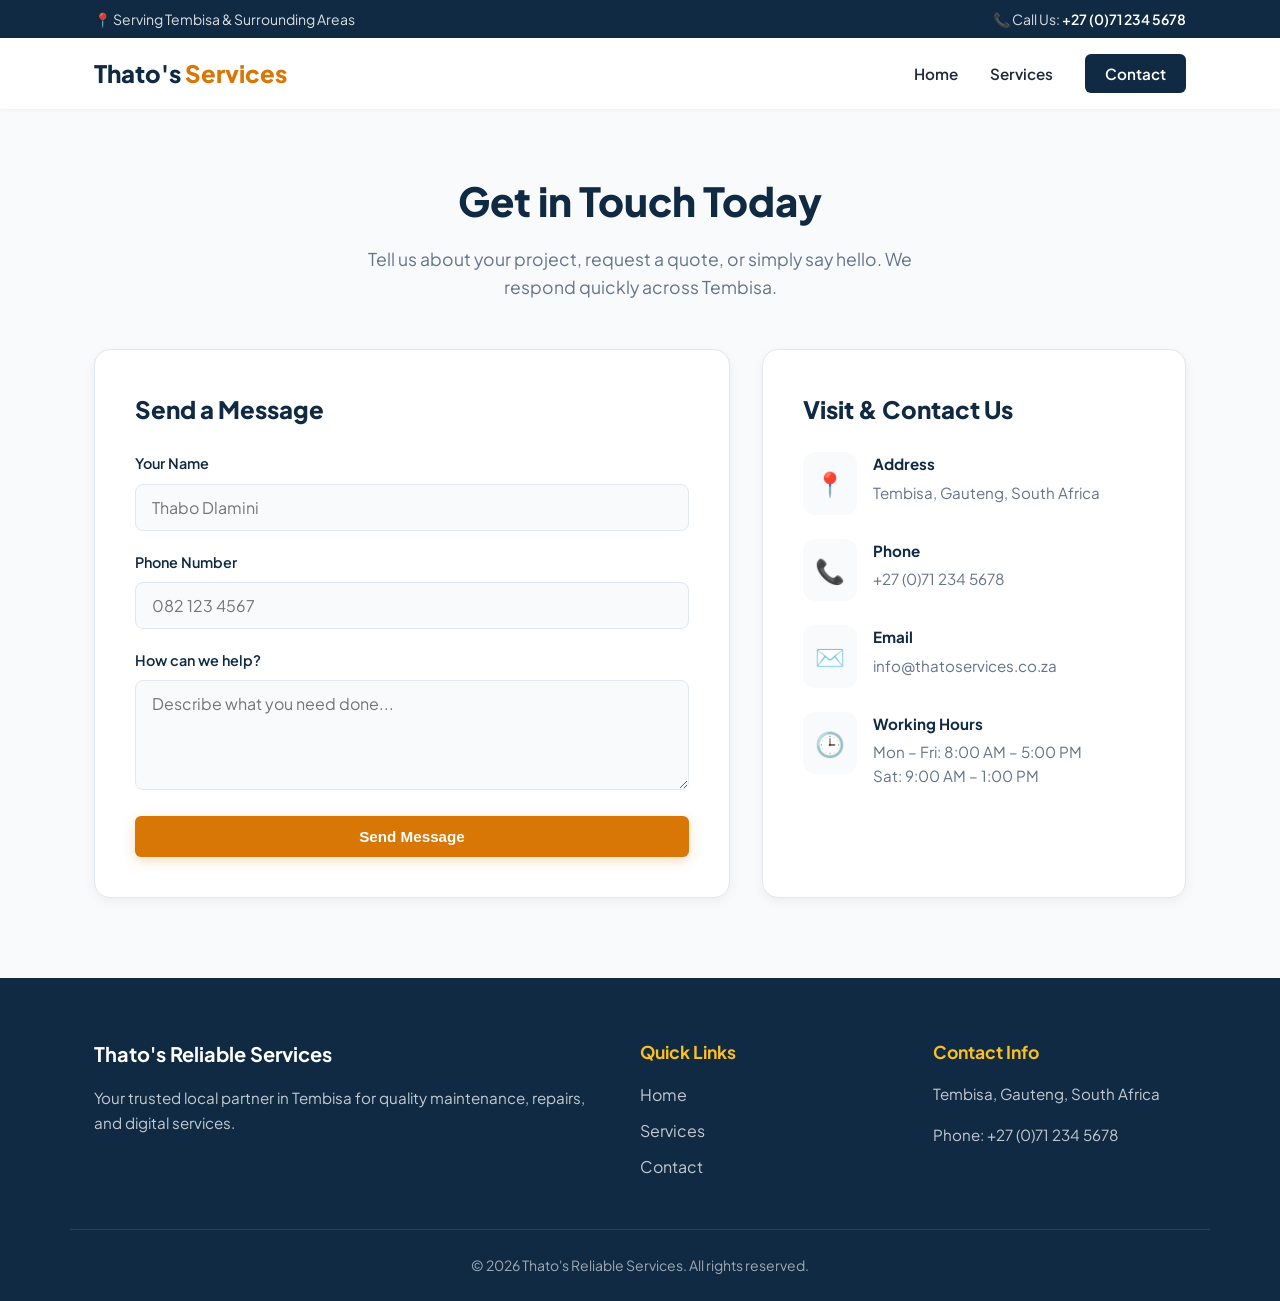
==== tembisa-business/contact.html @ ab4304c1 "Add files via upload" ====
<!DOCTYPE html>
<html lang="en">
<head>
    <meta charset="UTF-8">
    <meta name="viewport" content="width=device-width, initial-scale=1.0">
    <title>Contact Us | Thato's Reliable Services</title>
    <link rel="stylesheet" href="style.css">
    <link rel="preconnect" href="https://fonts.googleapis.com">
    <link rel="preconnect" href="https://fonts.gstatic.com" crossorigin>
    <link href="https://fonts.googleapis.com/css2?family=Plus+Jakarta+Sans:wght@400;500;600;700;800&display=swap" rel="stylesheet">
</head>
<body>
    <!-- Top Bar -->
    <div class="top-bar">
        <div class="container top-bar-content">
            <span>📍 Serving Tembisa & Surrounding Areas</span>
            <span>📞 Call Us: <a href="tel:+27712345678">+27 (0)71 234 5678</a></span>
        </div>
    </div>

    <!-- Header / Navigation -->
    <header>
        <div class="container nav-container">
            <h1 class="logo">Thato's <span>Services</span></h1>
            <nav>
                <ul>
                    <li><a href="index.html">Home</a></li>
                    <li><a href="services.html">Services</a></li>
                    <li><a href="contact.html" class="btn-nav active">Contact</a></li>
                </ul>
            </nav>
        </div>
    </header>

    <main class="container">
        <section class="contact-page">
            <div class="contact-intro">
                <h2>Get in Touch Today</h2>
                <p>Tell us about your project, request a quote, or simply say hello. We respond quickly across Tembisa.</p>
            </div>

            <div class="contact-grid">
                <!-- Contact Form -->
                <div class="contact-card">
                    <h3>Send a Message</h3>
                    <form class="contact-form" onsubmit="event.preventDefault(); alert('Thank you! Your message has been sent. We will get back to you shortly.');">
                        <div class="form-group">
                            <label for="name">Your Name</label>
                            <input type="text" id="name" required placeholder="Thabo Dlamini">
                        </div>
                        <div class="form-group">
                            <label for="phone">Phone Number</label>
                            <input type="tel" id="phone" required placeholder="082 123 4567">
                        </div>
                        <div class="form-group">
                            <label for="message">How can we help?</label>
                            <textarea id="message" rows="4" required placeholder="Describe what you need done..."></textarea>
                        </div>
                        <button type="submit" class="btn btn-primary btn-full">Send Message</button>
                    </form>
                </div>

                <!-- Contact Details -->
                <div class="contact-info">
                    <h3>Visit & Contact Us</h3>
                    <div class="info-item">
                        <span class="info-icon">📍</span>
                        <div>
                            <strong>Address</strong>
                            <p>Tembisa, Gauteng, South Africa</p>
                        </div>
                    </div>
                    <div class="info-item">
                        <span class="info-icon">📞</span>
                        <div>
                            <strong>Phone</strong>
                            <p><a href="tel:+27712345678">+27 (0)71 234 5678</a></p>
                        </div>
                    </div>
                    <div class="info-item">
                        <span class="info-icon">✉️</span>
                        <div>
                            <strong>Email</strong>
                            <p><a href="mailto:info@thatoservices.co.za">info@thatoservices.co.za</a></p>
                        </div>
                    </div>
                    <div class="info-item">
                        <span class="info-icon">🕒</span>
                        <div>
                            <strong>Working Hours</strong>
                            <p>Mon – Fri: 8:00 AM – 5:00 PM<br>Sat: 9:00 AM – 1:00 PM</p>
                        </div>
                    </div>
                </div>
            </div>
        </section>
    </main>

    <!-- Footer -->
    <footer>
        <div class="container footer-content">
            <div>
                <h3>Thato's Reliable Services</h3>
                <p>Your trusted local partner in Tembisa for quality maintenance, repairs, and digital services.</p>
            </div>
            <div>
                <h4>Quick Links</h4>
                <ul>
                    <li><a href="index.html">Home</a></li>
                    <li><a href="services.html">Services</a></li>
                    <li><a href="contact.html">Contact</a></li>
                </ul>
            </div>
            <div>
                <h4>Contact Info</h4>
                <p>Tembisa, Gauteng, South Africa</p>
                <p>Phone: +27 (0)71 234 5678</p>
            </div>
        </div>
        <div class="sub-footer">
            <p>&copy; 2026 Thato's Reliable Services. All rights reserved.</p>
        </div>
    </footer>
</body>
</html>
---- tembisa-business/style.css ----
/* Professional Styling — Thato's Reliable Services */

:root {
    --primary: #102a43;
    --primary-light: #243b53;
    --accent: #d97706;
    --accent-hover: #b45309;
    --text-dark: #1e293b;
    --text-muted: #64748b;
    --bg-light: #f8fafc;
    --white: #ffffff;
    --border: #e2e8f0;
}

* {
    margin: 0;
    padding: 0;
    box-sizing: border-box;
}

body {
    font-family: 'Plus Jakarta Sans', sans-serif;
    color: var(--text-dark);
    background-color: var(--bg-light);
    line-height: 1.6;
}

.container {
    max-width: 1140px;
    margin: 0 auto;
    padding: 0 24px;
}

/* Top Bar */
.top-bar {
    background-color: var(--primary);
    color: rgba(255, 255, 255, 0.85);
    font-size: 0.875rem;
    padding: 8px 0;
}

.top-bar-content {
    display: flex;
    justify-content: space-between;
    align-items: center;
}

.top-bar a {
    color: var(--white);
    text-decoration: none;
    font-weight: 600;
}

/* Header */
header {
    background-color: var(--white);
    box-shadow: 0 1px 3px rgba(0,0,0,0.05);
    position: sticky;
    top: 0;
    z-index: 100;
}

.nav-container {
    display: flex;
    justify-content: space-between;
    align-items: center;
    padding: 16px 24px;
}

.logo {
    font-size: 1.5rem;
    font-weight: 800;
    color: var(--primary);
}

.logo span {
    color: var(--accent);
}

nav ul {
    list-style: none;
    display: flex;
    align-items: center;
    gap: 32px;
}

nav a {
    color: var(--text-dark);
    text-decoration: none;
    font-weight: 600;
    font-size: 0.95rem;
    transition: color 0.2s;
}

nav a:hover, nav a.active {
    color: var(--accent);
}

/* Buttons */
.btn {
    display: inline-block;
    padding: 12px 24px;
    font-weight: 700;
    border-radius: 6px;
    text-decoration: none;
    transition: all 0.2s ease;
    cursor: pointer;
    border: none;
    font-size: 0.95rem;
}

.btn-primary {
    background-color: var(--accent);
    color: var(--white);
    box-shadow: 0 4px 12px rgba(217, 119, 6, 0.25);
}

.btn-primary:hover {
    background-color: var(--accent-hover);
    transform: translateY(-1px);
}

.btn-secondary {
    background-color: transparent;
    color: var(--white);
    border: 2px solid rgba(255, 255, 255, 0.4);
}

.btn-secondary:hover {
    border-color: var(--white);
    background-color: rgba(255, 255, 255, 0.1);
}

.btn-nav {
    background-color: var(--primary);
    color: var(--white) !important;
    padding: 10px 20px;
    border-radius: 6px;
}

.btn-nav:hover {
    background-color: var(--primary-light);
}

.btn-full {
    width: 100%;
    text-align: center;
}

/* Hero Section */
.hero {
    background: linear-gradient(135deg, var(--primary) 0%, #1e3a8a 100%);
    color: var(--white);
    padding: 80px 0;
}

.hero-grid {
    display: grid;
    grid-template-columns: 1fr 1fr;
    gap: 48px;
    align-items: center;
}

.badge {
    display: inline-block;
    background-color: rgba(255, 255, 255, 0.12);
    color: #fbbf24;
    padding: 6px 14px;
    border-radius: 50px;
    font-size: 0.85rem;
    font-weight: 700;
    margin-bottom: 20px;
    text-transform: uppercase;
    letter-spacing: 0.5px;
}

.hero-content h2 {
    font-size: 2.75rem;
    font-weight: 800;
    line-height: 1.2;
    margin-bottom: 20px;
}

.hero-content p {
    font-size: 1.1rem;
    color: rgba(255, 255, 255, 0.85);
    margin-bottom: 32px;
}

.hero-buttons {
    display: flex;
    gap: 16px;
}

.hero-image img {
    width: 100%;
    border-radius: 12px;
    box-shadow: 0 20px 25px -5px rgba(0, 0, 0, 0.3);
    object-fit: cover;
    height: 380px;
}

/* Image frame with gradient + icon fallback layer */
.img-frame {
    position: relative;
    width: 100%;
    height: 100%;
    min-height: 240px;
    border-radius: 12px;
    overflow: hidden;
    background: linear-gradient(135deg, var(--primary), #1e3a8a);
    display: flex;
    align-items: center;
    justify-content: center;
}

.img-frame .fallback-icon {
    font-size: 4rem;
    color: rgba(255, 255, 255, 0.85);
    text-shadow: 0 2px 8px rgba(0, 0, 0, 0.2);
}

.img-frame img {
    position: absolute;
    inset: 0;
    width: 100%;
    height: 100%;
    object-fit: cover;
    border-radius: 12px;
}

/* Features */
.features {
    display: grid;
    grid-template-columns: repeat(3, 1fr);
    gap: 24px;
    margin-top: -40px;
    position: relative;
    z-index: 10;
    margin-bottom: 60px;
}

.card {
    background: var(--white);
    padding: 32px 24px;
    border-radius: 12px;
    box-shadow: 0 10px 15px -3px rgba(0, 0, 0, 0.05);
    border: 1px solid var(--border);
}

.card-icon {
    font-size: 2rem;
    margin-bottom: 16px;
}

.card h3 {
    font-size: 1.2rem;
    font-weight: 700;
    margin-bottom: 8px;
    color: var(--primary);
}

.card p {
    color: var(--text-muted);
    font-size: 0.95rem;
}

/* Preview Section */
.preview-section {
    padding: 40px 0 80px 0;
}

.section-title {
    text-align: center;
    max-width: 600px;
    margin: 0 auto 48px auto;
}

.section-title h2 {
    font-size: 2.25rem;
    font-weight: 800;
    color: var(--primary);
    margin-bottom: 12px;
}

.section-title p {
    color: var(--text-muted);
    font-size: 1.05rem;
}

.service-grid {
    display: grid;
    grid-template-columns: repeat(3, 1fr);
    gap: 32px;
}

.service-preview-card {
    background: var(--white);
    border-radius: 12px;
    overflow: hidden;
    box-shadow: 0 4px 6px -1px rgba(0, 0, 0, 0.05);
    border: 1px solid var(--border);
    display: flex;
    flex-direction: column;
    transition: transform 0.2s;
}

.service-preview-card:hover {
    transform: translateY(-4px);
}

.service-preview-card .img-frame {
    height: 200px;
    min-height: 0;
}

.service-preview-body {
    padding: 24px;
    display: flex;
    flex-direction: column;
    flex-grow: 1;
}

.service-preview-body h3 {
    font-size: 1.2rem;
    font-weight: 700;
    color: var(--primary);
    margin-bottom: 10px;
}

.service-preview-body p {
    color: var(--text-muted);
    font-size: 0.95rem;
    margin-bottom: 20px;
    flex-grow: 1;
}

.link-arrow {
    color: var(--accent);
    font-weight: 700;
    text-decoration: none;
    font-size: 0.95rem;
}

.link-arrow:hover {
    text-decoration: underline;
}

/* Services Page Specific */
.page-header {
    text-align: center;
    padding: 60px 0 40px 0;
    max-width: 700px;
    margin: 0 auto;
}

.page-header h2 {
    font-size: 2.5rem;
    font-weight: 800;
    color: var(--primary);
    margin-bottom: 12px;
}

.page-header p {
    color: var(--text-muted);
    font-size: 1.1rem;
}

.services-list-container {
    padding-bottom: 80px;
    display: flex;
    flex-direction: column;
    gap: 48px;
}

.service-row {
    display: grid;
    grid-template-columns: 1fr 1fr;
    gap: 48px;
    align-items: center;
    background: var(--white);
    border-radius: 16px;
    overflow: hidden;
    box-shadow: 0 4px 12px rgba(0,0,0,0.05);
    border: 1px solid var(--border);
}

.service-row.reverse {
    direction: rtl;
}

.service-row.reverse > * {
    direction: ltr;
}

.service-img img {
    width: 100%;
    height: 100%;
    min-height: 320px;
    object-fit: cover;
}

.service-desc {
    padding: 40px;
}

.service-tag {
    display: inline-block;
    background-color: #fef3c7;
    color: #d97706;
    padding: 4px 12px;
    border-radius: 50px;
    font-size: 0.8rem;
    font-weight: 700;
    margin-bottom: 12px;
    text-transform: uppercase;
}

.service-desc h3 {
    font-size: 1.75rem;
    font-weight: 800;
    color: var(--primary);
    margin-bottom: 16px;
}

.service-desc p {
    color: var(--text-muted);
    margin-bottom: 20px;
}

.service-desc ul {
    list-style: none;
    margin-bottom: 24px;
}

.service-desc li {
    font-size: 0.95rem;
    font-weight: 600;
    color: var(--text-dark);
    margin-bottom: 8px;
}

/* Contact Page Specific */
.contact-page {
    padding: 60px 0 80px 0;
}

.contact-intro {
    text-align: center;
    max-width: 600px;
    margin: 0 auto 48px auto;
}

.contact-intro h2 {
    font-size: 2.5rem;
    font-weight: 800;
    color: var(--primary);
    margin-bottom: 12px;
}

.contact-intro p {
    color: var(--text-muted);
    font-size: 1.1rem;
}

.contact-grid {
    display: grid;
    grid-template-columns: 1.2fr 0.8fr;
    gap: 32px;
}

.contact-card, .contact-info {
    background: var(--white);
    padding: 40px;
    border-radius: 16px;
    box-shadow: 0 4px 12px rgba(0,0,0,0.05);
    border: 1px solid var(--border);
}

.contact-card h3, .contact-info h3 {
    font-size: 1.5rem;
    font-weight: 800;
    color: var(--primary);
    margin-bottom: 24px;
}

.form-group {
    margin-bottom: 20px;
}

.contact-form label {
    display: block;
    font-weight: 600;
    font-size: 0.9rem;
    color: var(--primary);
    margin-bottom: 8px;
}

.contact-form input,
.contact-form textarea {
    width: 100%;
    padding: 12px 16px;
    border: 1px solid var(--border);
    border-radius: 8px;
    font-family: inherit;
    font-size: 1rem;
    background-color: var(--bg-light);
    transition: border-color 0.2s;
}

.contact-form input:focus,
.contact-form textarea:focus {
    outline: none;
    border-color: var(--accent);
    background-color: var(--white);
}

.info-item {
    display: flex;
    gap: 16px;
    margin-bottom: 24px;
    align-items: flex-start;
}

.info-icon {
    font-size: 1.5rem;
    background: var(--bg-light);
    padding: 12px;
    border-radius: 12px;
}

.info-item strong {
    display: block;
    font-size: 0.95rem;
    color: var(--primary);
    margin-bottom: 4px;
}

.info-item p, .info-item a {
    color: var(--text-muted);
    font-size: 0.95rem;
    text-decoration: none;
}

.info-item a:hover {
    color: var(--accent);
}

/* Footer */
footer {
    background-color: var(--primary);
    color: var(--white);
    padding-top: 60px;
}

.footer-content {
    display: grid;
    grid-template-columns: 2fr 1fr 1fr;
    gap: 40px;
    padding-bottom: 40px;
    border-bottom: 1px solid rgba(255, 255, 255, 0.1);
}

.footer-content h3 {
    font-size: 1.25rem;
    font-weight: 700;
    margin-bottom: 16px;
}

.footer-content h4 {
    font-size: 1.1rem;
    font-weight: 700;
    margin-bottom: 16px;
    color: #fbbf24;
}

.footer-content p {
    color: rgba(255, 255, 255, 0.75);
    font-size: 0.95rem;
    margin-bottom: 16px;
}

.footer-content ul {
    list-style: none;
}

.footer-content li {
    margin-bottom: 10px;
}

.footer-content a {
    color: rgba(255, 255, 255, 0.75);
    text-decoration: none;
    transition: color 0.2s;
}

.footer-content a:hover {
    color: var(--white);
}

.sub-footer {
    text-align: center;
    padding: 24px 0;
    color: rgba(255, 255, 255, 0.6);
    font-size: 0.875rem;
}

/* Responsive Design */
@media (max-width: 900px) {
    .hero-grid,
    .features,
    .service-grid,
    .service-row,
    .service-row.reverse,
    .contact-grid,
    .footer-content {
        grid-template-columns: 1fr;
        direction: ltr;
    }

    .features {
        margin-top: 20px;
    }

    .hero-content h2 {
        font-size: 2.2rem;
    }

    .service-row img {
        height: 240px;
        min-height: auto;
    }
}
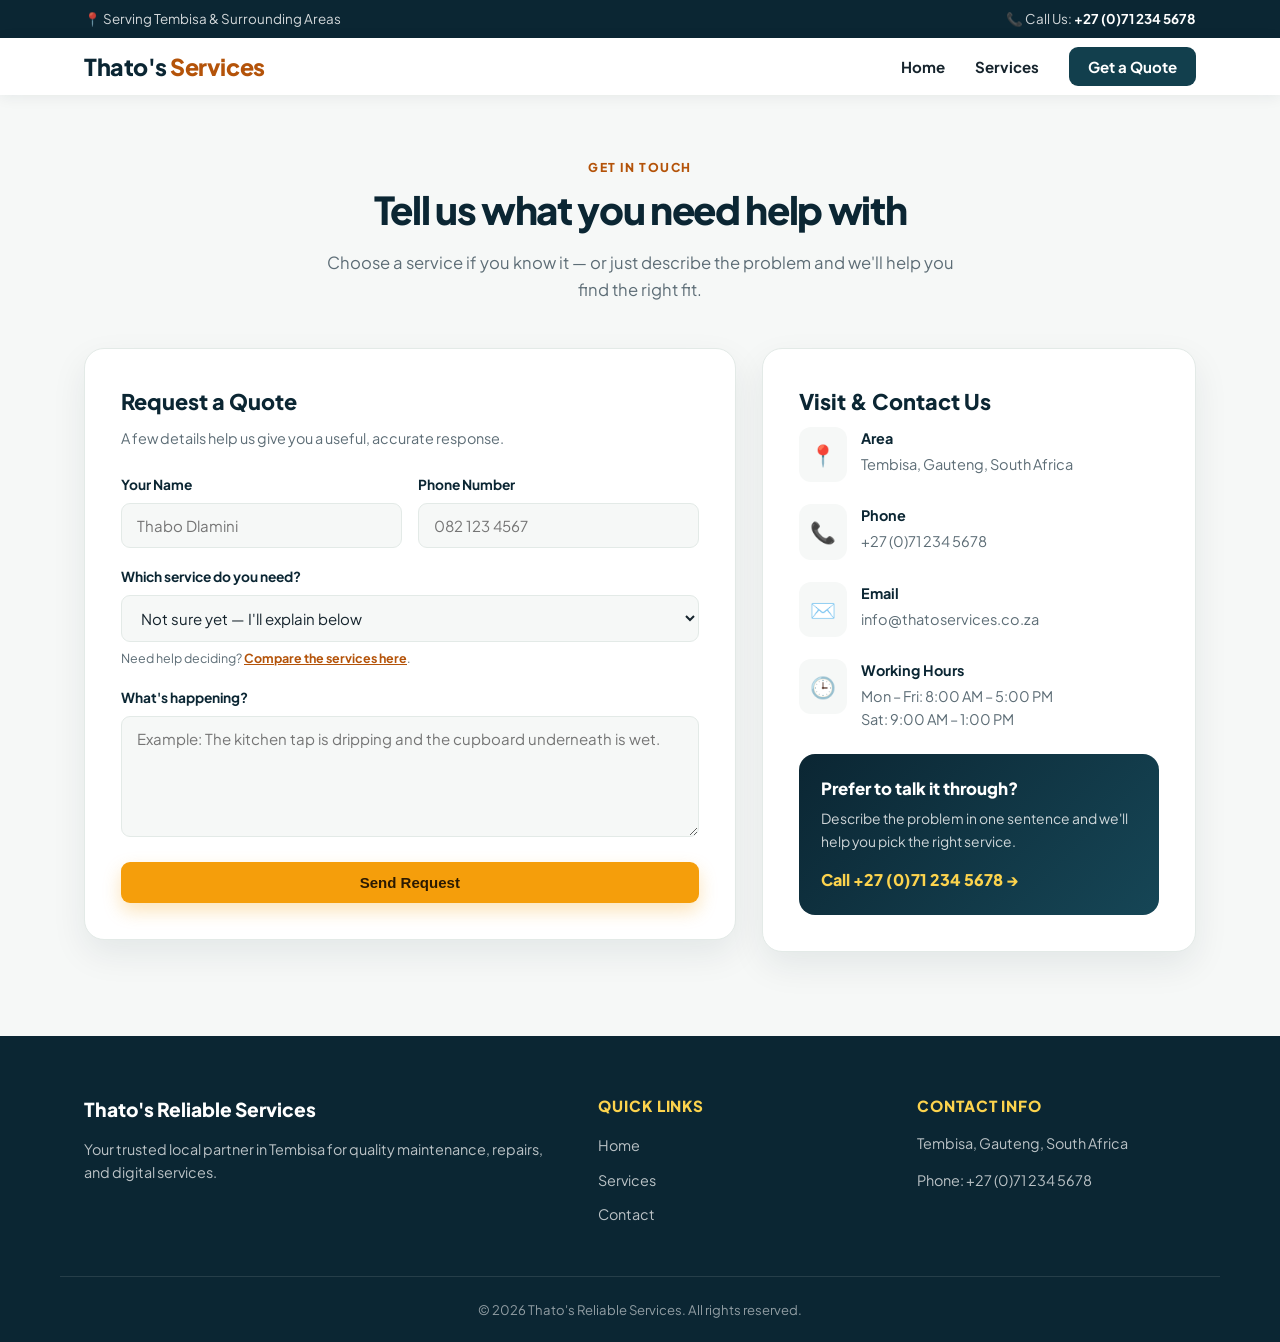
==== commit 023d42f7: "Align service imagery and add service finder guidance Co-authored-by: arena-agent <297053741+arena-a" ====
--- a/tembisa-business/contact.html
+++ b/tembisa-business/contact.html
@@ -3,11 +3,13 @@
 <head>
     <meta charset="UTF-8">
     <meta name="viewport" content="width=device-width, initial-scale=1.0">
-    <title>Contact Us | Thato's Reliable Services</title>
+    <title>Contact & Get a Quote | Thato's Reliable Services</title>
+    <meta name="description" content="Request a quote for plumbing, electrical, digital support or property care in Tembisa. Tell us what you need and we'll help you choose.">
     <link rel="stylesheet" href="style.css">
     <link rel="preconnect" href="https://fonts.googleapis.com">
     <link rel="preconnect" href="https://fonts.gstatic.com" crossorigin>
     <link href="https://fonts.googleapis.com/css2?family=Plus+Jakarta+Sans:wght@400;500;600;700;800&display=swap" rel="stylesheet">
+    <script src="script.js" defer></script>
 </head>
 <body>
     <!-- Top Bar -->
@@ -22,11 +24,11 @@
     <header>
         <div class="container nav-container">
             <h1 class="logo">Thato's <span>Services</span></h1>
-            <nav>
+            <nav aria-label="Main navigation">
                 <ul>
                     <li><a href="index.html">Home</a></li>
                     <li><a href="services.html">Services</a></li>
-                    <li><a href="contact.html" class="btn-nav active">Contact</a></li>
+                    <li><a href="contact.html" class="btn-nav active">Get a Quote</a></li>
                 </ul>
             </nav>
         </div>
@@ -35,63 +37,86 @@
     <main class="container">
         <section class="contact-page">
             <div class="contact-intro">
-                <h2>Get in Touch Today</h2>
-                <p>Tell us about your project, request a quote, or simply say hello. We respond quickly across Tembisa.</p>
+                <span class="eyebrow center">Get in touch</span>
+                <h2>Tell us what you need help with</h2>
+                <p>Choose a service if you know it — or just describe the problem and we'll help you find the right fit.</p>
             </div>
 
             <div class="contact-grid">
                 <!-- Contact Form -->
                 <div class="contact-card">
-                    <h3>Send a Message</h3>
-                    <form class="contact-form" onsubmit="event.preventDefault(); alert('Thank you! Your message has been sent. We will get back to you shortly.');">
-                        <div class="form-group">
-                            <label for="name">Your Name</label>
-                            <input type="text" id="name" required placeholder="Thabo Dlamini">
+                    <h3>Request a Quote</h3>
+                    <p class="form-intro">A few details help us give you a useful, accurate response.</p>
+                    <form class="contact-form" id="quote-form" novalidate>
+                        <div class="form-row">
+                            <div class="form-group">
+                                <label for="name">Your Name</label>
+                                <input type="text" id="name" name="name" required placeholder="Thabo Dlamini">
+                            </div>
+                            <div class="form-group">
+                                <label for="phone">Phone Number</label>
+                                <input type="tel" id="phone" name="phone" required placeholder="082 123 4567">
+                            </div>
                         </div>
                         <div class="form-group">
-                            <label for="phone">Phone Number</label>
-                            <input type="tel" id="phone" required placeholder="082 123 4567">
+                            <label for="service">Which service do you need?</label>
+                            <select id="service" name="service">
+                                <option value="unsure" selected>Not sure yet — I'll explain below</option>
+                                <option value="plumbing">Plumbing & Home Repairs</option>
+                                <option value="electrical">Electrical Maintenance & Wiring</option>
+                                <option value="digital">Digital Support & Setup</option>
+                                <option value="gardening">Gardening & Property Care</option>
+                                <option value="multiple">More than one service</option>
+                            </select>
+                            <span class="form-hint">Need help deciding? <a href="services.html#compare">Compare the services here</a>.</span>
                         </div>
+                        <p class="form-hint" id="selected-service-note" role="status" hidden></p>
                         <div class="form-group">
-                            <label for="message">How can we help?</label>
-                            <textarea id="message" rows="4" required placeholder="Describe what you need done..."></textarea>
+                            <label for="message">What's happening?</label>
+                            <textarea id="message" name="message" rows="5" required placeholder="Example: The kitchen tap is dripping and the cupboard underneath is wet."></textarea>
                         </div>
-                        <button type="submit" class="btn btn-primary btn-full">Send Message</button>
+                        <button type="submit" class="btn btn-primary btn-full">Send Request</button>
+                        <p class="form-status" id="form-status" role="status" hidden></p>
                     </form>
                 </div>
 
                 <!-- Contact Details -->
-                <div class="contact-info">
+                <aside class="contact-info">
                     <h3>Visit & Contact Us</h3>
                     <div class="info-item">
-                        <span class="info-icon">📍</span>
+                        <span class="info-icon" aria-hidden="true">📍</span>
                         <div>
-                            <strong>Address</strong>
+                            <strong>Area</strong>
                             <p>Tembisa, Gauteng, South Africa</p>
                         </div>
                     </div>
                     <div class="info-item">
-                        <span class="info-icon">📞</span>
+                        <span class="info-icon" aria-hidden="true">📞</span>
                         <div>
                             <strong>Phone</strong>
                             <p><a href="tel:+27712345678">+27 (0)71 234 5678</a></p>
                         </div>
                     </div>
                     <div class="info-item">
-                        <span class="info-icon">✉️</span>
+                        <span class="info-icon" aria-hidden="true">✉️</span>
                         <div>
                             <strong>Email</strong>
                             <p><a href="mailto:info@thatoservices.co.za">info@thatoservices.co.za</a></p>
                         </div>
                     </div>
                     <div class="info-item">
-                        <span class="info-icon">🕒</span>
+                        <span class="info-icon" aria-hidden="true">🕒</span>
                         <div>
                             <strong>Working Hours</strong>
                             <p>Mon – Fri: 8:00 AM – 5:00 PM<br>Sat: 9:00 AM – 1:00 PM</p>
                         </div>
                     </div>
-                </div>
+                    <div class="help-callout">
+                        <h4>Prefer to talk it through?</h4>
+                        <p>Describe the problem in one sentence and we'll help you pick the right service.</p>
+                        <a href="tel:+27712345678">Call +27 (0)71 234 5678 &rarr;</a>
+                    </div>
+                </aside>
             </div>
         </section>
     </main>
@@ -114,7 +139,7 @@
             <div>
                 <h4>Contact Info</h4>
                 <p>Tembisa, Gauteng, South Africa</p>
-                <p>Phone: +27 (0)71 234 5678</p>
+                <p>Phone: <a href="tel:+27712345678">+27 (0)71 234 5678</a></p>
             </div>
         </div>
         <div class="sub-footer">
@@ -122,4 +147,4 @@
         </div>
     </footer>
 </body>
-</html>+</html>
--- a/tembisa-business/style.css
+++ b/tembisa-business/style.css
@@ -1,21 +1,28 @@
-/* Professional Styling — Thato's Reliable Services */
+/* Thato's Reliable Services — polished, service-first styling */
 
 :root {
-    --primary: #102a43;
-    --primary-light: #243b53;
-    --accent: #d97706;
-    --accent-hover: #b45309;
-    --text-dark: #1e293b;
-    --text-muted: #64748b;
-    --bg-light: #f8fafc;
+    --primary: #0b2633;
+    --primary-2: #123f4d;
+    --accent: #f59e0b;
+    --accent-dark: #b45309;
+    --green: #0f9b78;
+    --green-soft: #eaf7f3;
+    --text-dark: #16242d;
+    --text-muted: #5d6d76;
+    --bg-light: #f6f8f7;
     --white: #ffffff;
-    --border: #e2e8f0;
+    --border: #e3eae7;
+    --shadow: 0 14px 35px rgba(11, 38, 51, 0.08);
 }
 
 * {
     margin: 0;
     padding: 0;
     box-sizing: border-box;
+}
+
+html {
+    scroll-behavior: smooth;
 }
 
 body {
@@ -23,19 +30,61 @@
     color: var(--text-dark);
     background-color: var(--bg-light);
     line-height: 1.6;
+    -webkit-font-smoothing: antialiased;
+}
+
+img {
+    display: block;
+    max-width: 100%;
+}
+
+a {
+    color: inherit;
+}
+
+[id] {
+    scroll-margin-top: 110px;
+}
+
+:focus-visible {
+    outline: 3px solid rgba(245, 158, 11, 0.55);
+    outline-offset: 3px;
 }
 
 .container {
-    max-width: 1140px;
+    max-width: 1160px;
     margin: 0 auto;
     padding: 0 24px;
 }
 
-/* Top Bar */
+.eyebrow {
+    display: inline-flex;
+    align-items: center;
+    gap: 9px;
+    font-size: 0.76rem;
+    font-weight: 800;
+    letter-spacing: 0.13em;
+    text-transform: uppercase;
+    color: var(--accent-dark);
+}
+
+.eyebrow::before {
+    content: '';
+    width: 22px;
+    height: 2px;
+    border-radius: 2px;
+    background: var(--accent);
+}
+
+.eyebrow.center::before {
+    display: none;
+}
+
+/* Top bar */
 .top-bar {
     background-color: var(--primary);
-    color: rgba(255, 255, 255, 0.85);
-    font-size: 0.875rem;
+    color: rgba(255, 255, 255, 0.82);
+    font-size: 0.84rem;
     padding: 8px 0;
 }
 
@@ -43,18 +92,20 @@
     display: flex;
     justify-content: space-between;
     align-items: center;
+    gap: 16px;
 }
 
 .top-bar a {
     color: var(--white);
     text-decoration: none;
-    font-weight: 600;
+    font-weight: 700;
 }
 
 /* Header */
 header {
-    background-color: var(--white);
-    box-shadow: 0 1px 3px rgba(0,0,0,0.05);
+    background-color: rgba(255, 255, 255, 0.96);
+    backdrop-filter: blur(10px);
+    box-shadow: 0 2px 14px rgba(11, 38, 51, 0.07);
     position: sticky;
     top: 0;
     z-index: 100;
@@ -64,160 +115,137 @@
     display: flex;
     justify-content: space-between;
     align-items: center;
-    padding: 16px 24px;
+    padding: 15px 24px;
 }
 
 .logo {
-    font-size: 1.5rem;
-    font-weight: 800;
-    color: var(--primary);
+    font-size: 1.45rem;
+    font-weight: 800;
+    line-height: 1.2;
+    color: var(--primary);
+    letter-spacing: -0.02em;
 }
 
 .logo span {
-    color: var(--accent);
+    color: var(--accent-dark);
 }
 
 nav ul {
     list-style: none;
     display: flex;
     align-items: center;
-    gap: 32px;
+    gap: 30px;
 }
 
 nav a {
     color: var(--text-dark);
     text-decoration: none;
-    font-weight: 600;
-    font-size: 0.95rem;
-    transition: color 0.2s;
-}
-
-nav a:hover, nav a.active {
-    color: var(--accent);
+    font-weight: 700;
+    font-size: 0.94rem;
+    transition: color 0.2s, background-color 0.2s;
+}
+
+nav a:hover,
+nav a.active {
+    color: var(--accent-dark);
 }
 
 /* Buttons */
 .btn {
     display: inline-block;
     padding: 12px 24px;
-    font-weight: 700;
-    border-radius: 6px;
+    font-weight: 800;
+    border-radius: 9px;
     text-decoration: none;
-    transition: all 0.2s ease;
+    transition: transform 0.2s ease, background-color 0.2s ease, box-shadow 0.2s ease;
     cursor: pointer;
     border: none;
-    font-size: 0.95rem;
+    font-size: 0.94rem;
+    text-align: center;
 }
 
 .btn-primary {
     background-color: var(--accent);
-    color: var(--white);
-    box-shadow: 0 4px 12px rgba(217, 119, 6, 0.25);
+    color: #2b1a02;
+    box-shadow: 0 8px 18px rgba(245, 158, 11, 0.28);
 }
 
 .btn-primary:hover {
-    background-color: var(--accent-hover);
-    transform: translateY(-1px);
+    background-color: #fbbf24;
+    transform: translateY(-2px);
 }
 
 .btn-secondary {
     background-color: transparent;
     color: var(--white);
-    border: 2px solid rgba(255, 255, 255, 0.4);
+    border: 2px solid rgba(255, 255, 255, 0.45);
 }
 
 .btn-secondary:hover {
     border-color: var(--white);
-    background-color: rgba(255, 255, 255, 0.1);
+    background-color: rgba(255, 255, 255, 0.12);
+    transform: translateY(-2px);
+}
+
+.btn-dark {
+    background-color: var(--primary);
+    color: var(--white);
+}
+
+.btn-dark:hover {
+    background-color: var(--primary-2);
+    transform: translateY(-2px);
 }
 
 .btn-nav {
     background-color: var(--primary);
     color: var(--white) !important;
-    padding: 10px 20px;
-    border-radius: 6px;
-}
-
-.btn-nav:hover {
-    background-color: var(--primary-light);
+    padding: 10px 19px;
+    border-radius: 9px;
+}
+
+.btn-nav:hover,
+.btn-nav.active {
+    background-color: var(--primary-2);
+    color: var(--white) !important;
 }
 
 .btn-full {
     width: 100%;
-    text-align: center;
-}
-
-/* Hero Section */
-.hero {
-    background: linear-gradient(135deg, var(--primary) 0%, #1e3a8a 100%);
-    color: var(--white);
-    padding: 80px 0;
-}
-
-.hero-grid {
-    display: grid;
-    grid-template-columns: 1fr 1fr;
-    gap: 48px;
+}
+
+.link-arrow {
+    color: var(--accent-dark);
+    font-weight: 800;
+    text-decoration: none;
+    font-size: 0.92rem;
+    display: inline-flex;
     align-items: center;
-}
-
-.badge {
-    display: inline-block;
-    background-color: rgba(255, 255, 255, 0.12);
-    color: #fbbf24;
-    padding: 6px 14px;
-    border-radius: 50px;
-    font-size: 0.85rem;
-    font-weight: 700;
-    margin-bottom: 20px;
-    text-transform: uppercase;
-    letter-spacing: 0.5px;
-}
-
-.hero-content h2 {
-    font-size: 2.75rem;
-    font-weight: 800;
-    line-height: 1.2;
-    margin-bottom: 20px;
-}
-
-.hero-content p {
-    font-size: 1.1rem;
-    color: rgba(255, 255, 255, 0.85);
-    margin-bottom: 32px;
-}
-
-.hero-buttons {
-    display: flex;
-    gap: 16px;
-}
-
-.hero-image img {
-    width: 100%;
-    border-radius: 12px;
-    box-shadow: 0 20px 25px -5px rgba(0, 0, 0, 0.3);
-    object-fit: cover;
-    height: 380px;
-}
-
-/* Image frame with gradient + icon fallback layer */
+    gap: 7px;
+}
+
+.link-arrow:hover {
+    text-decoration: underline;
+}
+
+/* Shared image frame */
 .img-frame {
     position: relative;
     width: 100%;
     height: 100%;
     min-height: 240px;
-    border-radius: 12px;
+    border-radius: inherit;
     overflow: hidden;
-    background: linear-gradient(135deg, var(--primary), #1e3a8a);
+    background: linear-gradient(135deg, var(--primary), var(--primary-2));
+}
+
+.img-frame .fallback-icon {
+    position: absolute;
+    inset: 0;
     display: flex;
     align-items: center;
     justify-content: center;
-}
-
-.img-frame .fallback-icon {
     font-size: 4rem;
-    color: rgba(255, 255, 255, 0.85);
-    text-shadow: 0 2px 8px rgba(0, 0, 0, 0.2);
 }
 
 .img-frame img {
@@ -226,163 +254,707 @@
     width: 100%;
     height: 100%;
     object-fit: cover;
+    transition: transform 0.6s ease;
+}
+
+.service-preview-card:hover .img-frame img,
+.service-row:hover .img-frame img {
+    transform: scale(1.045);
+}
+
+/* Hero */
+.hero {
+    position: relative;
+    overflow: hidden;
+    color: var(--white);
+    padding: 84px 0 92px;
+    background:
+        radial-gradient(circle at 12% 18%, rgba(245, 158, 11, 0.2), transparent 34%),
+        radial-gradient(circle at 88% 82%, rgba(15, 155, 120, 0.22), transparent 38%),
+        linear-gradient(125deg, #0a222e 0%, #123f4d 58%, #0e3441 100%);
+}
+
+.hero-grid {
+    position: relative;
+    z-index: 1;
+    display: grid;
+    grid-template-columns: 1.02fr 0.98fr;
+    gap: 54px;
+    align-items: center;
+}
+
+.badge {
+    display: inline-flex;
+    align-items: center;
+    gap: 8px;
+    background-color: rgba(255, 255, 255, 0.1);
+    border: 1px solid rgba(255, 255, 255, 0.18);
+    color: #fcd34d;
+    padding: 7px 15px;
+    border-radius: 50px;
+    font-size: 0.8rem;
+    font-weight: 800;
+    margin-bottom: 22px;
+    text-transform: uppercase;
+    letter-spacing: 0.06em;
+}
+
+.badge::before {
+    content: '';
+    width: 7px;
+    height: 7px;
+    border-radius: 50%;
+    background: #34d399;
+    box-shadow: 0 0 0 4px rgba(52, 211, 153, 0.16);
+}
+
+.hero-content h2 {
+    font-size: clamp(2.25rem, 4.1vw, 3.4rem);
+    font-weight: 800;
+    line-height: 1.12;
+    letter-spacing: -0.035em;
+    margin-bottom: 20px;
+}
+
+.hero-content p {
+    font-size: 1.06rem;
+    color: rgba(255, 255, 255, 0.83);
+    max-width: 540px;
+    margin-bottom: 30px;
+}
+
+.hero-buttons {
+    display: flex;
+    gap: 14px;
+    flex-wrap: wrap;
+}
+
+.hero-proof {
+    display: flex;
+    flex-wrap: wrap;
+    gap: 10px 22px;
+    margin-top: 30px;
+    padding-top: 24px;
+    border-top: 1px solid rgba(255, 255, 255, 0.14);
+}
+
+.hero-proof span {
+    display: inline-flex;
+    align-items: center;
+    gap: 8px;
+    font-size: 0.86rem;
+    font-weight: 600;
+    color: rgba(255, 255, 255, 0.88);
+}
+
+.hero-proof span::before {
+    content: '✓';
+    display: grid;
+    place-items: center;
+    width: 19px;
+    height: 19px;
+    border-radius: 50%;
+    background: rgba(52, 211, 153, 0.18);
+    color: #6ee7b7;
+    font-size: 0.7rem;
+    font-weight: 900;
+}
+
+.hero-image .img-frame {
+    height: 410px;
+    border-radius: 22px;
+    box-shadow: 0 30px 60px -18px rgba(0, 0, 0, 0.55);
+}
+
+.hero-image .img-frame::after {
+    content: '';
+    position: absolute;
+    inset: 0;
+    border-radius: inherit;
+    box-shadow: inset 0 0 0 1px rgba(255, 255, 255, 0.2);
+    pointer-events: none;
+}
+
+.photo-caption {
+    position: absolute;
+    left: 18px;
+    bottom: 18px;
+    z-index: 2;
+    display: inline-flex;
+    align-items: center;
+    gap: 9px;
+    padding: 10px 15px;
     border-radius: 12px;
-}
-
-/* Features */
+    background: rgba(10, 34, 46, 0.86);
+    backdrop-filter: blur(8px);
+    color: #fff;
+    font-size: 0.84rem;
+    font-weight: 700;
+}
+
+.photo-caption span {
+    width: 8px;
+    height: 8px;
+    border-radius: 50%;
+    background: #34d399;
+}
+
+/* Trust cards */
 .features {
     display: grid;
     grid-template-columns: repeat(3, 1fr);
-    gap: 24px;
-    margin-top: -40px;
+    gap: 20px;
+    margin-top: -46px;
     position: relative;
     z-index: 10;
-    margin-bottom: 60px;
+    margin-bottom: 64px;
 }
 
 .card {
     background: var(--white);
-    padding: 32px 24px;
+    padding: 26px 24px;
+    border-radius: 16px;
+    box-shadow: var(--shadow);
+    border: 1px solid var(--border);
+    transition: transform 0.2s ease;
+}
+
+.card:hover {
+    transform: translateY(-3px);
+}
+
+.card-icon {
+    width: 46px;
+    height: 46px;
+    display: grid;
+    place-items: center;
+    border-radius: 13px;
+    background: var(--green-soft);
+    font-size: 1.4rem;
+    margin-bottom: 15px;
+}
+
+.card h3 {
+    font-size: 1.06rem;
+    font-weight: 800;
+    margin-bottom: 6px;
+    color: var(--primary);
+}
+
+.card p {
+    color: var(--text-muted);
+    font-size: 0.9rem;
+}
+
+/* Quick service finder */
+.quick-finder {
+    background: var(--white);
+    border: 1px solid var(--border);
+    border-radius: 22px;
+    padding: 32px;
+    box-shadow: var(--shadow);
+    display: grid;
+    grid-template-columns: 0.85fr 1.15fr;
+    gap: 34px;
+    align-items: center;
+    margin-bottom: 76px;
+}
+
+.finder-copy h2 {
+    font-size: 1.75rem;
+    line-height: 1.25;
+    font-weight: 800;
+    color: var(--primary);
+    letter-spacing: -0.025em;
+    margin: 10px 0 8px;
+}
+
+.finder-copy p {
+    color: var(--text-muted);
+    font-size: 0.94rem;
+}
+
+.finder-options {
+    display: grid;
+    grid-template-columns: repeat(2, 1fr);
+    gap: 12px;
+}
+
+.finder-option {
+    display: grid;
+    grid-template-columns: 40px 1fr;
+    gap: 3px 12px;
+    align-items: center;
+    text-align: left;
+    background: var(--bg-light);
+    border: 1px solid var(--border);
+    border-radius: 14px;
+    padding: 13px;
+    cursor: pointer;
+    font-family: inherit;
+    transition: transform 0.2s, border-color 0.2s, background-color 0.2s, box-shadow 0.2s;
+}
+
+.finder-option:hover {
+    transform: translateY(-2px);
+    border-color: var(--accent);
+    background: #fff;
+    box-shadow: 0 10px 22px rgba(11, 38, 51, 0.08);
+}
+
+.finder-icon {
+    grid-row: span 2;
+    width: 40px;
+    height: 40px;
+    display: grid;
+    place-items: center;
     border-radius: 12px;
-    box-shadow: 0 10px 15px -3px rgba(0, 0, 0, 0.05);
-    border: 1px solid var(--border);
-}
-
-.card-icon {
-    font-size: 2rem;
-    margin-bottom: 16px;
-}
-
-.card h3 {
-    font-size: 1.2rem;
-    font-weight: 700;
-    margin-bottom: 8px;
-    color: var(--primary);
-}
-
-.card p {
-    color: var(--text-muted);
-    font-size: 0.95rem;
-}
-
-/* Preview Section */
-.preview-section {
-    padding: 40px 0 80px 0;
-}
-
+    background: #fff4e0;
+    font-size: 1.22rem;
+}
+
+.finder-option strong {
+    font-size: 0.91rem;
+    color: var(--primary);
+    line-height: 1.3;
+}
+
+.finder-option small {
+    font-size: 0.77rem;
+    color: var(--text-muted);
+    line-height: 1.3;
+}
+
+/* Section headings */
 .section-title {
     text-align: center;
-    max-width: 600px;
-    margin: 0 auto 48px auto;
+    max-width: 640px;
+    margin: 0 auto 42px auto;
 }
 
 .section-title h2 {
-    font-size: 2.25rem;
-    font-weight: 800;
-    color: var(--primary);
-    margin-bottom: 12px;
+    font-size: 2.1rem;
+    font-weight: 800;
+    color: var(--primary);
+    letter-spacing: -0.03em;
+    line-height: 1.2;
+    margin: 10px 0 12px;
 }
 
 .section-title p {
     color: var(--text-muted);
-    font-size: 1.05rem;
+    font-size: 1rem;
+}
+
+/* Audience panels */
+.audience-section {
+    padding-bottom: 72px;
+}
+
+.audience-grid {
+    display: grid;
+    grid-template-columns: repeat(2, 1fr);
+    gap: 22px;
+}
+
+.audience-card {
+    position: relative;
+    overflow: hidden;
+    background: var(--white);
+    border: 1px solid var(--border);
+    border-radius: 20px;
+    padding: 30px;
+    box-shadow: var(--shadow);
+}
+
+.audience-card::before {
+    content: '';
+    position: absolute;
+    top: 0;
+    left: 0;
+    right: 0;
+    height: 4px;
+    background: linear-gradient(90deg, var(--accent), #fcd34d);
+}
+
+.audience-card.business::before {
+    background: linear-gradient(90deg, #0ea5a4, var(--green));
+}
+
+.audience-icon {
+    width: 52px;
+    height: 52px;
+    display: grid;
+    place-items: center;
+    border-radius: 15px;
+    background: #fff4e0;
+    font-size: 1.55rem;
+    margin-bottom: 18px;
+}
+
+.business .audience-icon {
+    background: var(--green-soft);
+}
+
+.audience-card h3 {
+    font-size: 1.35rem;
+    font-weight: 800;
+    color: var(--primary);
+    margin-bottom: 8px;
+}
+
+.audience-card p {
+    color: var(--text-muted);
+    font-size: 0.93rem;
+    margin-bottom: 16px;
+}
+
+.audience-list {
+    list-style: none;
+    display: grid;
+    gap: 7px;
+    margin-bottom: 20px;
+}
+
+.audience-list li {
+    position: relative;
+    padding-left: 20px;
+    font-size: 0.89rem;
+    color: var(--text-dark);
+    font-weight: 600;
+}
+
+.audience-list li::before {
+    content: '✓';
+    position: absolute;
+    left: 0;
+    color: var(--green);
+    font-weight: 900;
+}
+
+.audience-links {
+    display: flex;
+    flex-wrap: wrap;
+    gap: 8px;
+}
+
+.audience-links a {
+    text-decoration: none;
+    font-size: 0.78rem;
+    font-weight: 800;
+    color: var(--primary);
+    background: var(--bg-light);
+    border: 1px solid var(--border);
+    padding: 7px 12px;
+    border-radius: 999px;
+    transition: background-color 0.2s, border-color 0.2s;
+}
+
+.audience-links a:hover {
+    background: #fff4e0;
+    border-color: var(--accent);
+}
+
+/* Home service cards */
+.preview-section {
+    padding-bottom: 24px;
 }
 
 .service-grid {
     display: grid;
-    grid-template-columns: repeat(3, 1fr);
-    gap: 32px;
+    grid-template-columns: repeat(2, 1fr);
+    gap: 24px;
 }
 
 .service-preview-card {
     background: var(--white);
-    border-radius: 12px;
+    border-radius: 20px;
     overflow: hidden;
-    box-shadow: 0 4px 6px -1px rgba(0, 0, 0, 0.05);
+    box-shadow: var(--shadow);
     border: 1px solid var(--border);
     display: flex;
     flex-direction: column;
-    transition: transform 0.2s;
+    transition: transform 0.25s ease, box-shadow 0.25s ease;
 }
 
 .service-preview-card:hover {
-    transform: translateY(-4px);
+    transform: translateY(-5px);
+    box-shadow: 0 22px 45px rgba(11, 38, 51, 0.13);
 }
 
 .service-preview-card .img-frame {
-    height: 200px;
+    height: 230px;
     min-height: 0;
+    border-radius: 0;
+}
+
+.card-number,
+.card-tag {
+    position: absolute;
+    top: 14px;
+    z-index: 2;
+    border-radius: 999px;
+    font-size: 0.74rem;
+    font-weight: 800;
+    letter-spacing: 0.04em;
+}
+
+.card-number {
+    left: 14px;
+    background: rgba(255, 255, 255, 0.94);
+    color: var(--primary);
+    padding: 5px 11px;
+}
+
+.card-tag {
+    right: 14px;
+    background: rgba(11, 38, 51, 0.88);
+    color: #fff;
+    padding: 6px 12px;
+    backdrop-filter: blur(6px);
 }
 
 .service-preview-body {
-    padding: 24px;
+    padding: 25px;
     display: flex;
     flex-direction: column;
     flex-grow: 1;
 }
 
 .service-preview-body h3 {
-    font-size: 1.2rem;
-    font-weight: 700;
-    color: var(--primary);
-    margin-bottom: 10px;
-}
-
-.service-preview-body p {
-    color: var(--text-muted);
+    font-size: 1.27rem;
+    font-weight: 800;
+    color: var(--primary);
+    letter-spacing: -0.02em;
+    margin-bottom: 11px;
+}
+
+.best-for {
+    display: flex;
+    gap: 9px;
+    align-items: flex-start;
+    background: var(--green-soft);
+    border-left: 3px solid var(--green);
+    padding: 10px 13px;
+    border-radius: 9px;
+    font-size: 0.88rem;
+    margin-bottom: 16px;
+}
+
+.best-for span {
+    font-size: 1rem;
+    line-height: 1.3;
+}
+
+.best-for strong {
+    color: var(--primary);
+}
+
+.signs-list {
+    list-style: none;
+    margin-bottom: 18px;
+}
+
+.signs-list li {
+    position: relative;
+    padding-left: 21px;
+    font-size: 0.88rem;
+    color: var(--text-muted);
+    margin-bottom: 6px;
+}
+
+.signs-list li::before {
+    content: '✓';
+    position: absolute;
+    left: 0;
+    top: 0;
+    color: var(--green);
+    font-weight: 900;
+}
+
+.card-bottom {
+    display: flex;
+    justify-content: space-between;
+    align-items: center;
+    gap: 12px;
+    margin-top: auto;
+    padding-top: 16px;
+    border-top: 1px solid var(--border);
+}
+
+.pills {
+    display: flex;
+    flex-wrap: wrap;
+    gap: 6px;
+}
+
+.pill {
+    font-size: 0.68rem;
+    font-weight: 800;
+    text-transform: uppercase;
+    letter-spacing: 0.04em;
+    padding: 4px 9px;
+    border-radius: 999px;
+    background: var(--green-soft);
+    color: #0c7a5f;
+    white-space: nowrap;
+}
+
+.pill.amber {
+    background: #fff4e0;
+    color: var(--accent-dark);
+}
+
+/* Bottom call to action */
+.cta-band {
+    margin: 34px 0 80px;
+    background:
+        radial-gradient(circle at 90% 20%, rgba(245, 158, 11, 0.25), transparent 40%),
+        linear-gradient(120deg, #0b2633, #164656);
+    color: var(--white);
+    border-radius: 24px;
+    padding: 36px 40px;
+    display: flex;
+    justify-content: space-between;
+    align-items: center;
+    gap: 28px;
+}
+
+.cta-band h2 {
+    font-size: 1.75rem;
+    font-weight: 800;
+    letter-spacing: -0.025em;
+    margin-bottom: 6px;
+}
+
+.cta-band p {
+    color: rgba(255, 255, 255, 0.8);
     font-size: 0.95rem;
-    margin-bottom: 20px;
-    flex-grow: 1;
-}
-
-.link-arrow {
-    color: var(--accent);
-    font-weight: 700;
-    text-decoration: none;
-    font-size: 0.95rem;
-}
-
-.link-arrow:hover {
-    text-decoration: underline;
-}
-
-/* Services Page Specific */
+}
+
+.cta-band .btn {
+    white-space: nowrap;
+}
+
+/* Services page */
 .page-header {
     text-align: center;
-    padding: 60px 0 40px 0;
-    max-width: 700px;
+    padding: 58px 0 34px;
+    max-width: 720px;
     margin: 0 auto;
 }
 
 .page-header h2 {
-    font-size: 2.5rem;
-    font-weight: 800;
-    color: var(--primary);
-    margin-bottom: 12px;
+    font-size: 2.45rem;
+    font-weight: 800;
+    color: var(--primary);
+    letter-spacing: -0.035em;
+    line-height: 1.18;
+    margin: 12px 0 12px;
 }
 
 .page-header p {
     color: var(--text-muted);
-    font-size: 1.1rem;
+    font-size: 1.06rem;
+}
+
+.services-page .quick-finder {
+    margin-bottom: 52px;
+}
+
+.compare-wrap {
+    background: var(--white);
+    border: 1px solid var(--border);
+    border-radius: 20px;
+    box-shadow: var(--shadow);
+    margin-bottom: 68px;
+    overflow: hidden;
+}
+
+.compare-heading {
+    padding: 24px 26px 8px;
+}
+
+.compare-heading h2 {
+    font-size: 1.4rem;
+    font-weight: 800;
+    color: var(--primary);
+    margin-top: 8px;
+}
+
+.compare-heading p {
+    color: var(--text-muted);
+    font-size: 0.9rem;
+}
+
+.compare-table {
+    width: 100%;
+    border-collapse: collapse;
+}
+
+.compare-table th {
+    text-align: left;
+    font-size: 0.72rem;
+    text-transform: uppercase;
+    letter-spacing: 0.09em;
+    color: var(--text-muted);
+    padding: 14px 26px;
+    background: var(--bg-light);
+    border-top: 1px solid var(--border);
+    border-bottom: 1px solid var(--border);
+}
+
+.compare-table td {
+    padding: 18px 26px;
+    border-bottom: 1px solid var(--border);
+    font-size: 0.9rem;
+    vertical-align: top;
+    color: var(--text-muted);
+}
+
+.compare-table tr:last-child td {
+    border-bottom: none;
+}
+
+.compare-table td:first-child {
+    font-weight: 800;
+    color: var(--primary);
+    font-size: 0.95rem;
+}
+
+.compare-table a {
+    color: var(--accent-dark);
+    font-weight: 800;
+    text-decoration: none;
+    white-space: nowrap;
+}
+
+.compare-table a:hover {
+    text-decoration: underline;
 }
 
 .services-list-container {
-    padding-bottom: 80px;
+    padding-bottom: 84px;
     display: flex;
     flex-direction: column;
-    gap: 48px;
+    gap: 34px;
 }
 
 .service-row {
     display: grid;
-    grid-template-columns: 1fr 1fr;
-    gap: 48px;
-    align-items: center;
+    grid-template-columns: 0.95fr 1.05fr;
+    gap: 0;
+    align-items: stretch;
     background: var(--white);
-    border-radius: 16px;
+    border-radius: 22px;
     overflow: hidden;
-    box-shadow: 0 4px 12px rgba(0,0,0,0.05);
+    box-shadow: var(--shadow);
     border: 1px solid var(--border);
+    transition: box-shadow 0.25s ease;
+}
+
+.service-row:hover {
+    box-shadow: 0 22px 48px rgba(11, 38, 51, 0.13);
 }
 
 .service-row.reverse {
@@ -393,191 +965,322 @@
     direction: ltr;
 }
 
-.service-img img {
-    width: 100%;
+.service-img .img-frame {
+    min-height: 360px;
     height: 100%;
-    min-height: 320px;
-    object-fit: cover;
+    border-radius: 0;
 }
 
 .service-desc {
-    padding: 40px;
+    padding: 38px 40px;
 }
 
 .service-tag {
     display: inline-block;
-    background-color: #fef3c7;
-    color: #d97706;
-    padding: 4px 12px;
+    background-color: #fff4e0;
+    color: var(--accent-dark);
+    padding: 5px 12px;
     border-radius: 50px;
-    font-size: 0.8rem;
-    font-weight: 700;
-    margin-bottom: 12px;
+    font-size: 0.74rem;
+    font-weight: 800;
+    margin-bottom: 14px;
     text-transform: uppercase;
+    letter-spacing: 0.05em;
 }
 
 .service-desc h3 {
     font-size: 1.75rem;
     font-weight: 800;
     color: var(--primary);
-    margin-bottom: 16px;
-}
-
-.service-desc p {
-    color: var(--text-muted);
+    letter-spacing: -0.03em;
+    line-height: 1.25;
+    margin-bottom: 12px;
+}
+
+.service-lead {
+    color: var(--text-muted);
+    font-size: 0.96rem;
+    margin-bottom: 18px;
+}
+
+.fit-row {
+    display: flex;
+    align-items: center;
+    flex-wrap: wrap;
+    gap: 9px;
     margin-bottom: 20px;
 }
 
-.service-desc ul {
+.fit-label {
+    font-size: 0.73rem;
+    font-weight: 800;
+    text-transform: uppercase;
+    letter-spacing: 0.08em;
+    color: var(--text-muted);
+}
+
+.check-list {
     list-style: none;
-    margin-bottom: 24px;
-}
-
-.service-desc li {
-    font-size: 0.95rem;
+    margin-bottom: 18px;
+}
+
+.check-list li {
+    position: relative;
+    padding-left: 25px;
+    font-size: 0.92rem;
     font-weight: 600;
     color: var(--text-dark);
-    margin-bottom: 8px;
-}
-
-/* Contact Page Specific */
+    margin-bottom: 9px;
+}
+
+.check-list li::before {
+    content: '✓';
+    position: absolute;
+    left: 0;
+    top: 1px;
+    width: 18px;
+    height: 18px;
+    display: grid;
+    place-items: center;
+    border-radius: 50%;
+    background: var(--green-soft);
+    color: var(--green);
+    font-size: 0.68rem;
+    font-weight: 900;
+}
+
+.service-note {
+    background: var(--green-soft);
+    border-left: 3px solid var(--green);
+    padding: 11px 14px;
+    border-radius: 9px;
+    font-size: 0.86rem;
+    color: #20564a;
+    margin-bottom: 22px;
+}
+
+.spotlight {
+    animation: spotlight 1.8s ease-out;
+}
+
+@keyframes spotlight {
+    0% {
+        box-shadow: 0 0 0 0 rgba(245, 158, 11, 0.65), var(--shadow);
+    }
+    100% {
+        box-shadow: 0 0 0 20px rgba(245, 158, 11, 0), var(--shadow);
+    }
+}
+
+/* Contact page */
 .contact-page {
-    padding: 60px 0 80px 0;
+    padding: 58px 0 84px;
 }
 
 .contact-intro {
     text-align: center;
-    max-width: 600px;
-    margin: 0 auto 48px auto;
+    max-width: 640px;
+    margin: 0 auto 44px auto;
 }
 
 .contact-intro h2 {
-    font-size: 2.5rem;
-    font-weight: 800;
-    color: var(--primary);
-    margin-bottom: 12px;
+    font-size: 2.4rem;
+    font-weight: 800;
+    color: var(--primary);
+    letter-spacing: -0.035em;
+    margin-bottom: 10px;
 }
 
 .contact-intro p {
     color: var(--text-muted);
-    font-size: 1.1rem;
+    font-size: 1.04rem;
 }
 
 .contact-grid {
     display: grid;
     grid-template-columns: 1.2fr 0.8fr;
-    gap: 32px;
-}
-
-.contact-card, .contact-info {
+    gap: 26px;
+    align-items: start;
+}
+
+.contact-card,
+.contact-info {
     background: var(--white);
-    padding: 40px;
-    border-radius: 16px;
-    box-shadow: 0 4px 12px rgba(0,0,0,0.05);
+    padding: 36px;
+    border-radius: 20px;
+    box-shadow: var(--shadow);
     border: 1px solid var(--border);
 }
 
-.contact-card h3, .contact-info h3 {
-    font-size: 1.5rem;
-    font-weight: 800;
-    color: var(--primary);
+.contact-card h3,
+.contact-info h3 {
+    font-size: 1.35rem;
+    font-weight: 800;
+    color: var(--primary);
+    margin-bottom: 8px;
+}
+
+.form-intro {
+    color: var(--text-muted);
+    font-size: 0.9rem;
     margin-bottom: 24px;
 }
 
+.form-row {
+    display: grid;
+    grid-template-columns: repeat(2, 1fr);
+    gap: 16px;
+}
+
 .form-group {
-    margin-bottom: 20px;
+    margin-bottom: 18px;
 }
 
 .contact-form label {
     display: block;
-    font-weight: 600;
-    font-size: 0.9rem;
-    color: var(--primary);
-    margin-bottom: 8px;
+    font-weight: 700;
+    font-size: 0.86rem;
+    color: var(--primary);
+    margin-bottom: 7px;
 }
 
 .contact-form input,
+.contact-form select,
 .contact-form textarea {
     width: 100%;
-    padding: 12px 16px;
+    padding: 12px 15px;
     border: 1px solid var(--border);
-    border-radius: 8px;
+    border-radius: 9px;
     font-family: inherit;
-    font-size: 1rem;
+    font-size: 0.94rem;
     background-color: var(--bg-light);
-    transition: border-color 0.2s;
+    color: var(--text-dark);
+    transition: border-color 0.2s, background-color 0.2s;
 }
 
 .contact-form input:focus,
+.contact-form select:focus,
 .contact-form textarea:focus {
     outline: none;
     border-color: var(--accent);
     background-color: var(--white);
 }
 
+.form-hint {
+    display: block;
+    font-size: 0.78rem;
+    color: var(--text-muted);
+    margin-top: 7px;
+}
+
+.form-hint a {
+    color: var(--accent-dark);
+    font-weight: 700;
+}
+
+.form-status {
+    margin-top: 16px;
+    padding: 12px 14px;
+    border-radius: 9px;
+    background: var(--green-soft);
+    color: #0c7a5f;
+    font-weight: 700;
+    font-size: 0.89rem;
+}
+
 .info-item {
     display: flex;
-    gap: 16px;
-    margin-bottom: 24px;
+    gap: 14px;
+    margin-bottom: 22px;
     align-items: flex-start;
 }
 
 .info-icon {
-    font-size: 1.5rem;
+    font-size: 1.3rem;
     background: var(--bg-light);
-    padding: 12px;
+    padding: 11px;
     border-radius: 12px;
+    flex-shrink: 0;
 }
 
 .info-item strong {
     display: block;
-    font-size: 0.95rem;
-    color: var(--primary);
-    margin-bottom: 4px;
-}
-
-.info-item p, .info-item a {
-    color: var(--text-muted);
-    font-size: 0.95rem;
+    font-size: 0.9rem;
+    color: var(--primary);
+    margin-bottom: 3px;
+}
+
+.info-item p,
+.info-item a {
+    color: var(--text-muted);
+    font-size: 0.91rem;
     text-decoration: none;
 }
 
 .info-item a:hover {
-    color: var(--accent);
+    color: var(--accent-dark);
+}
+
+.help-callout {
+    margin-top: 8px;
+    background: linear-gradient(135deg, #0b2633, #164656);
+    color: #fff;
+    border-radius: 16px;
+    padding: 22px;
+}
+
+.help-callout h4 {
+    font-size: 1.05rem;
+    font-weight: 800;
+    margin-bottom: 6px;
+}
+
+.help-callout p {
+    font-size: 0.87rem;
+    color: rgba(255, 255, 255, 0.8);
+    margin-bottom: 14px;
+}
+
+.help-callout a {
+    color: #fcd34d;
+    font-weight: 800;
+    text-decoration: none;
 }
 
 /* Footer */
 footer {
     background-color: var(--primary);
     color: var(--white);
-    padding-top: 60px;
+    padding-top: 58px;
 }
 
 .footer-content {
     display: grid;
-    grid-template-columns: 2fr 1fr 1fr;
+    grid-template-columns: 1.7fr 1fr 1fr;
     gap: 40px;
     padding-bottom: 40px;
-    border-bottom: 1px solid rgba(255, 255, 255, 0.1);
+    border-bottom: 1px solid rgba(255, 255, 255, 0.11);
 }
 
 .footer-content h3 {
-    font-size: 1.25rem;
-    font-weight: 700;
-    margin-bottom: 16px;
+    font-size: 1.2rem;
+    font-weight: 800;
+    margin-bottom: 14px;
 }
 
 .footer-content h4 {
-    font-size: 1.1rem;
-    font-weight: 700;
-    margin-bottom: 16px;
-    color: #fbbf24;
+    font-size: 0.95rem;
+    font-weight: 800;
+    margin-bottom: 14px;
+    color: #fcd34d;
+    text-transform: uppercase;
+    letter-spacing: 0.06em;
 }
 
 .footer-content p {
-    color: rgba(255, 255, 255, 0.75);
-    font-size: 0.95rem;
-    margin-bottom: 16px;
+    color: rgba(255, 255, 255, 0.72);
+    font-size: 0.9rem;
+    margin-bottom: 14px;
 }
 
 .footer-content ul {
@@ -585,12 +1288,13 @@
 }
 
 .footer-content li {
-    margin-bottom: 10px;
+    margin-bottom: 9px;
 }
 
 .footer-content a {
-    color: rgba(255, 255, 255, 0.75);
+    color: rgba(255, 255, 255, 0.72);
     text-decoration: none;
+    font-size: 0.9rem;
     transition: color 0.2s;
 }
 
@@ -600,34 +1304,179 @@
 
 .sub-footer {
     text-align: center;
-    padding: 24px 0;
-    color: rgba(255, 255, 255, 0.6);
-    font-size: 0.875rem;
-}
-
-/* Responsive Design */
-@media (max-width: 900px) {
+    padding: 22px 0;
+    color: rgba(255, 255, 255, 0.55);
+    font-size: 0.82rem;
+}
+
+/* Responsive */
+@media (max-width: 980px) {
     .hero-grid,
+    .quick-finder,
+    .contact-grid {
+        grid-template-columns: 1fr;
+    }
+
+    .hero-image .img-frame {
+        height: 360px;
+    }
+
+    .features {
+        grid-template-columns: repeat(2, 1fr);
+        margin-top: 24px;
+    }
+
+    .service-row,
+    .service-row.reverse {
+        grid-template-columns: 1fr;
+        direction: ltr;
+    }
+
+    .service-img .img-frame {
+        min-height: 290px;
+        height: 290px;
+    }
+}
+
+@media (max-width: 760px) {
+    .top-bar-content {
+        flex-direction: column;
+        gap: 3px;
+        text-align: center;
+    }
+
+    .nav-container {
+        flex-direction: column;
+        gap: 12px;
+        padding: 13px 20px;
+    }
+
+    nav ul {
+        gap: 18px;
+        flex-wrap: wrap;
+        justify-content: center;
+    }
+
+    .hero {
+        padding: 62px 0 74px;
+    }
+
+    .hero-image .img-frame {
+        height: 310px;
+    }
+
     .features,
     .service-grid,
-    .service-row,
-    .service-row.reverse,
-    .contact-grid,
+    .audience-grid,
+    .finder-options,
     .footer-content {
         grid-template-columns: 1fr;
-        direction: ltr;
     }
 
     .features {
-        margin-top: 20px;
-    }
-
-    .hero-content h2 {
-        font-size: 2.2rem;
-    }
-
-    .service-row img {
-        height: 240px;
-        min-height: auto;
-    }
-}
+        margin-bottom: 52px;
+    }
+
+    .quick-finder {
+        padding: 24px;
+        margin-bottom: 56px;
+    }
+
+    .section-title h2,
+    .page-header h2,
+    .contact-intro h2 {
+        font-size: 1.95rem;
+    }
+
+    .cta-band {
+        flex-direction: column;
+        align-items: flex-start;
+        padding: 28px;
+    }
+
+    .cta-band .btn {
+        width: 100%;
+    }
+
+    .service-desc,
+    .contact-card,
+    .contact-info {
+        padding: 27px 24px;
+    }
+
+    .compare-heading {
+        padding: 22px 20px 6px;
+    }
+
+    .compare-table thead {
+        display: none;
+    }
+
+    .compare-table,
+    .compare-table tbody,
+    .compare-table tr,
+    .compare-table td {
+        display: block;
+        width: 100%;
+    }
+
+    .compare-table tr {
+        padding: 10px 20px 16px;
+        border-bottom: 1px solid var(--border);
+    }
+
+    .compare-table tr:last-child {
+        border-bottom: none;
+    }
+
+    .compare-table td {
+        border: none;
+        padding: 7px 0;
+        display: flex;
+        gap: 12px;
+        justify-content: space-between;
+        text-align: right;
+    }
+
+    .compare-table td::before {
+        content: attr(data-label);
+        text-align: left;
+        font-size: 0.72rem;
+        font-weight: 800;
+        text-transform: uppercase;
+        letter-spacing: 0.06em;
+        color: var(--text-muted);
+        flex-shrink: 0;
+        padding-top: 2px;
+    }
+
+    .compare-table td:first-child {
+        display: block;
+        text-align: left;
+        padding-bottom: 10px;
+        border-bottom: 1px dashed var(--border);
+        margin-bottom: 8px;
+    }
+
+    .compare-table td:first-child::before {
+        display: none;
+    }
+
+    .form-row {
+        grid-template-columns: 1fr;
+        gap: 0;
+    }
+}
+
+@media (prefers-reduced-motion: reduce) {
+    html {
+        scroll-behavior: auto;
+    }
+
+    *,
+    *::before,
+    *::after {
+        animation-duration: 0.01ms !important;
+        transition-duration: 0.01ms !important;
+    }
+}
